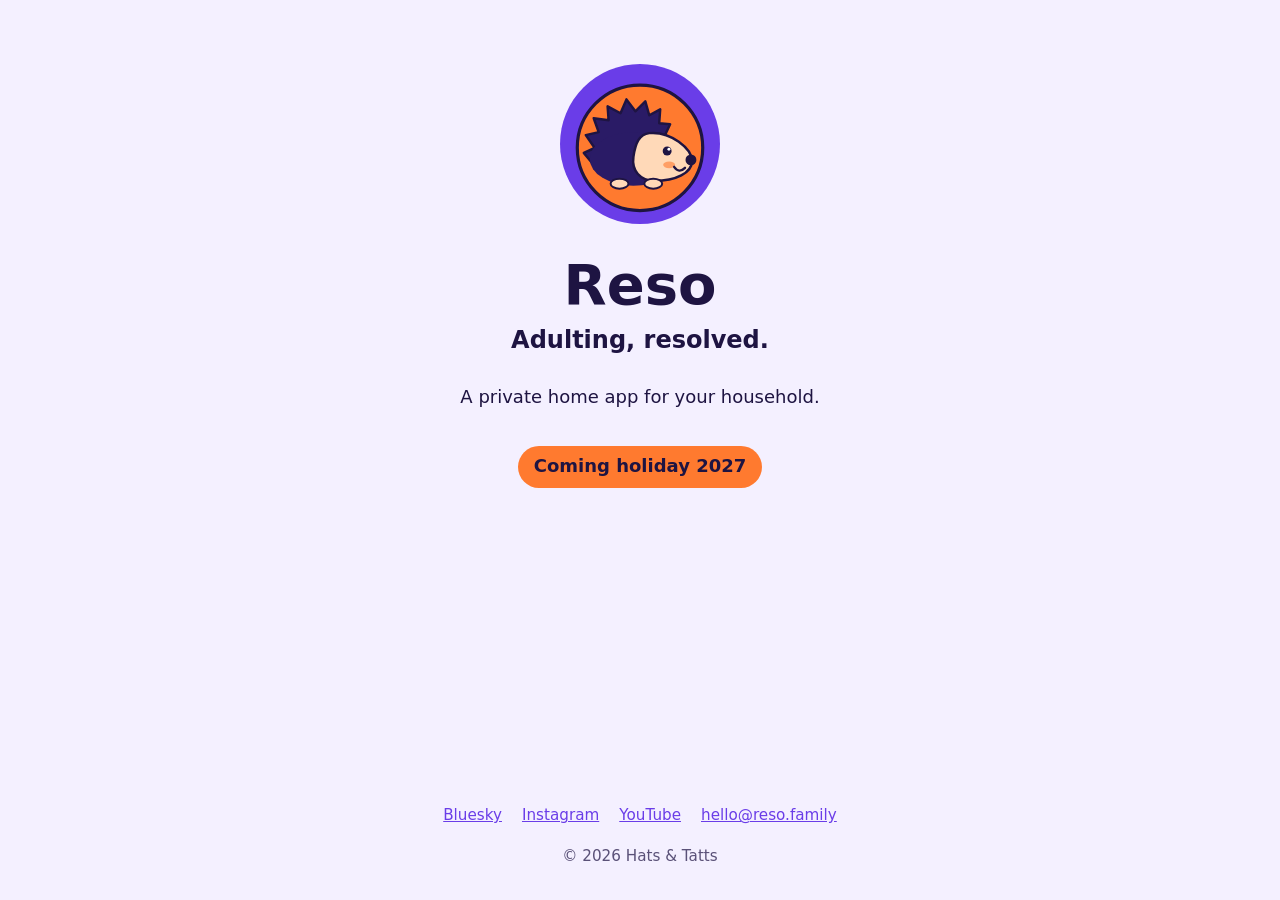
==== index.html @ eaf092a8 "The holding page, security.txt and security headers Co-Authored-By: Claude Opus 5.5 <noreply@anthrop" ====
<!doctype html>
<html lang="en">
<head>
<meta charset="utf-8">
<meta name="viewport" content="width=device-width, initial-scale=1">
<title>Reso: adulting, resolved</title>
<meta name="description" content="Reso is a private home app for your household. Coming holiday 2027.">
<meta name="color-scheme" content="light dark">
<link rel="icon" href="/favicon.svg" type="image/svg+xml">
<link rel="stylesheet" href="/style.css">
</head>
<body>
<main>
  <img class="res" src="/favicon.svg" width="200" height="200" alt="Res the hedgehog">
  <h1>Reso</h1>
  <p class="tagline">Adulting, resolved.</p>
  <p>A private home app for your household.</p>
  <p class="soon">Coming holiday 2027</p>
</main>
<footer>
  <nav aria-label="Reso elsewhere">
    <a href="https://bsky.app/profile/reso.family">Bluesky</a>
    <a href="https://www.instagram.com/getresoapp/">Instagram</a>
    <a href="https://www.youtube.com/@getresoapp">YouTube</a>
    <a href="mailto:hello@reso.family">hello@reso.family</a>
  </nav>
  <p>&copy; 2026 Hats &amp; Tatts</p>
</footer>
</body>
</html>
---- style.css ----
/* Colors are Reso's Grape pack (tokens/color.tokens.json in the app repo). */
:root {
  --ground: #F4F0FF;
  --ink: #1E1442;
  --muted: #5A5178;
  --link: #6A3DE8;
  --accent: #FF7A2F;
  --on-accent: #1E1442;
}

@media (prefers-color-scheme: dark) {
  :root {
    --ground: #17112E;
    --ink: #F4F0FF;
    --muted: #B9B0D9;
    --link: #A88BFF;
    --accent: #FF8F4F;
  }
}

* { box-sizing: border-box; }

html { background: var(--ground); color: var(--ink); }

body {
  margin: 0;
  min-height: 100vh;
  display: flex;
  flex-direction: column;
  font: 1.125rem/1.6 system-ui, -apple-system, "Segoe UI", Roboto, sans-serif;
}

main {
  flex: 1;
  max-width: 34rem;
  margin: 0 auto;
  padding: 4rem 1rem 2rem;
  text-align: center;
}

.res { width: 10rem; height: 10rem; border-radius: 50%; }

h1 { font-size: 3.5rem; line-height: 1; margin: 1.5rem 0 0.5rem; }

.tagline { font-size: 1.5rem; font-weight: 600; margin: 0 0 1.5rem; }

.soon {
  display: inline-block;
  margin-top: 1rem;
  padding: 0.4rem 1rem;
  border-radius: 999px;
  background: var(--accent);
  color: var(--on-accent);
  font-weight: 700;
}

footer {
  padding: 2rem 1rem;
  text-align: center;
  color: var(--muted);
  font-size: 0.95rem;
}

footer nav { display: flex; flex-wrap: wrap; justify-content: center; gap: 0.5rem 1.25rem; }

footer p { margin: 1rem 0 0; }

a { color: var(--link); }
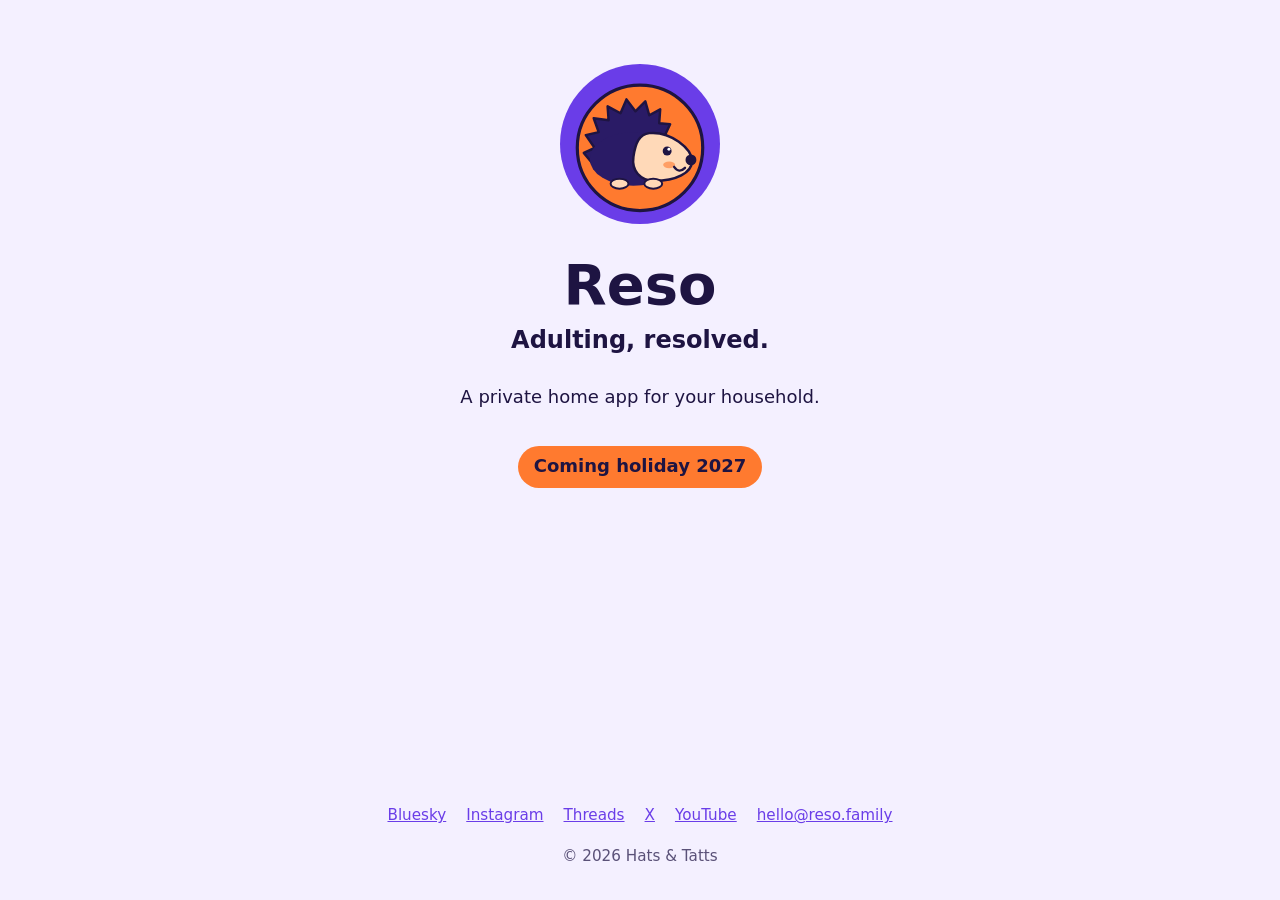
==== commit d6244757: "Link Threads and X Co-Authored-By: Claude Opus 5.5 <noreply@anthropic.com>" ====
--- a/index.html
+++ b/index.html
@@ -21,6 +21,8 @@
   <nav aria-label="Reso elsewhere">
     <a href="https://bsky.app/profile/reso.family">Bluesky</a>
     <a href="https://www.instagram.com/getresoapp/">Instagram</a>
+    <a href="https://www.threads.com/@getresoapp">Threads</a>
+    <a href="https://x.com/getresoapp">X</a>
     <a href="https://www.youtube.com/@getresoapp">YouTube</a>
     <a href="mailto:hello@reso.family">hello@reso.family</a>
   </nav>
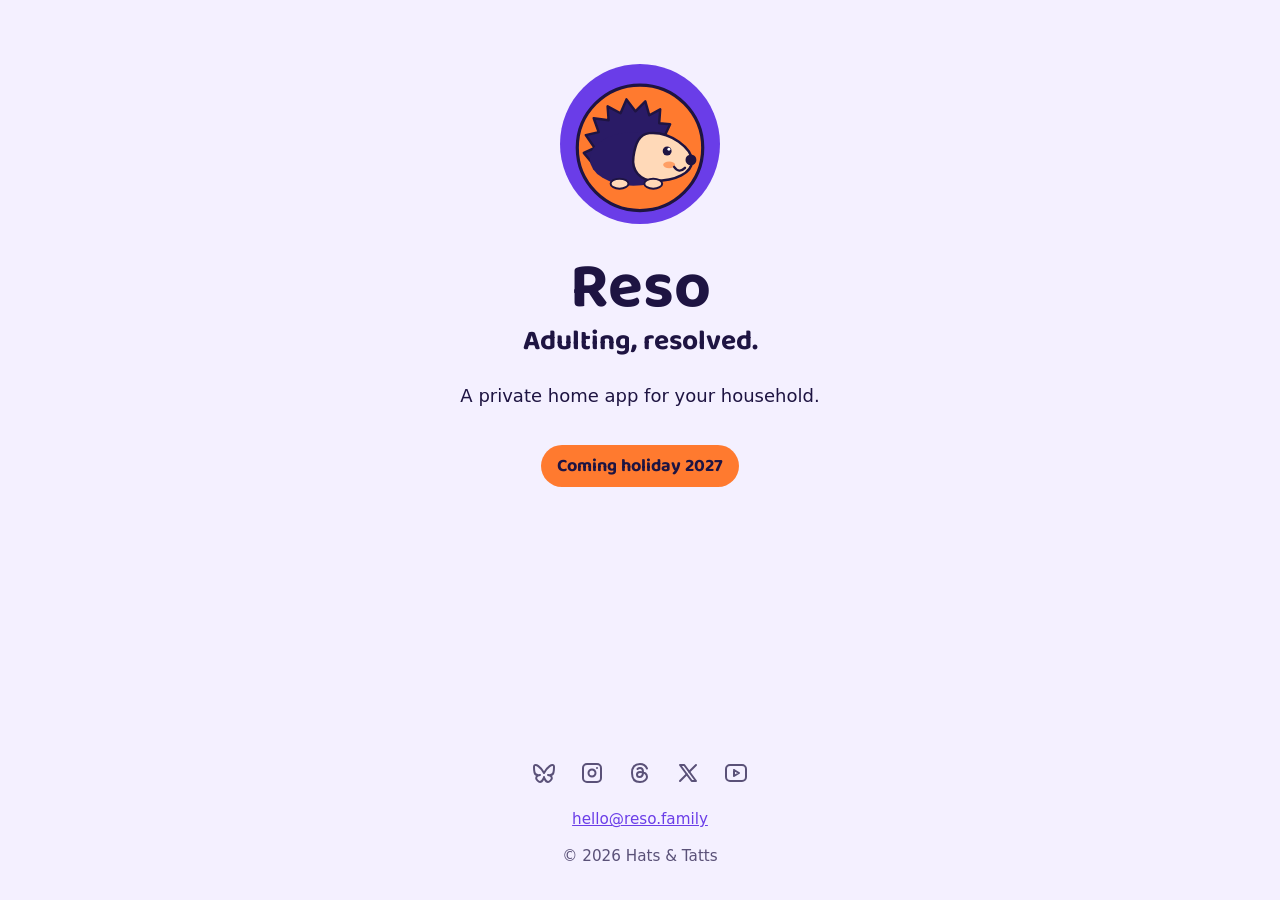
==== commit cb12913f: "Tabler icons for the social links; Baloo 2 for headings Both are served from the site itself, so the" ====
--- a/index.html
+++ b/index.html
@@ -7,6 +7,7 @@
 <meta name="description" content="Reso is a private home app for your household. Coming holiday 2027.">
 <meta name="color-scheme" content="light dark">
 <link rel="icon" href="/favicon.svg" type="image/svg+xml">
+<link rel="preload" href="/fonts/baloo-2-latin-700.woff2" as="font" type="font/woff2" crossorigin>
 <link rel="stylesheet" href="/style.css">
 </head>
 <body>
@@ -18,14 +19,15 @@
   <p class="soon">Coming holiday 2027</p>
 </main>
 <footer>
-  <nav aria-label="Reso elsewhere">
-    <a href="https://bsky.app/profile/reso.family">Bluesky</a>
-    <a href="https://www.instagram.com/getresoapp/">Instagram</a>
-    <a href="https://www.threads.com/@getresoapp">Threads</a>
-    <a href="https://x.com/getresoapp">X</a>
-    <a href="https://www.youtube.com/@getresoapp">YouTube</a>
-    <a href="mailto:hello@reso.family">hello@reso.family</a>
+  <!-- Brand icons from Tabler Icons (MIT): see THIRD-PARTY-NOTICES.md -->
+  <nav class="social" aria-label="Reso elsewhere">
+    <a href="https://bsky.app/profile/reso.family" aria-label="Reso on Bluesky" title="Reso on Bluesky"><svg class="icon" viewBox="0 0 24 24" aria-hidden="true" focusable="false"><path d="M6.335 5.144c-1.654 -1.199 -4.335 -2.127 -4.335 .826c0 .59 .35 4.953 .556 5.661c.713 2.463 3.13 2.75 5.444 2.369c-4.045 .665 -4.889 3.208 -2.667 5.41c1.03 1.018 1.913 1.59 2.667 1.59c2 0 3.134 -2.769 3.5 -3.5c.333 -.667 .5 -1.167 .5 -1.5c0 .333 .167 .833 .5 1.5c.366 .731 1.5 3.5 3.5 3.5c.754 0 1.637 -.571 2.667 -1.59c2.222 -2.203 1.378 -4.746 -2.667 -5.41c2.314 .38 4.73 .094 5.444 -2.369c.206 -.708 .556 -5.072 .556 -5.661c0 -2.953 -2.68 -2.025 -4.335 -.826c-2.293 1.662 -4.76 5.048 -5.665 6.856c-.905 -1.808 -3.372 -5.194 -5.665 -6.856"/></svg></a>
+    <a href="https://www.instagram.com/getresoapp/" aria-label="Reso on Instagram" title="Reso on Instagram"><svg class="icon" viewBox="0 0 24 24" aria-hidden="true" focusable="false"><path d="M3 7a4 4 0 0 1 4 -4h10a4 4 0 0 1 4 4v10a4 4 0 0 1 -4 4h-10a4 4 0 0 1 -4 -4l0 -10"/><path d="M8.5 12a3.5 3.5 0 1 0 7 0a3.5 3.5 0 0 0 -7 0"/><path d="M17 7v.01"/></svg></a>
+    <a href="https://www.threads.com/@getresoapp" aria-label="Reso on Threads" title="Reso on Threads"><svg class="icon" viewBox="0 0 24 24" aria-hidden="true" focusable="false"><path d="M19 7.5c-1.333 -3 -3.667 -4.5 -7 -4.5c-5 0 -8 2.5 -8 9s3.5 9 8 9s7 -3 7 -5s-1 -5 -7 -5c-2.5 0 -3 1.25 -3 2.5c0 1.5 1 2.5 2.5 2.5c2.5 0 3.5 -1.5 3.5 -5s-2 -4 -3 -4s-1.833 .333 -2.5 1"/></svg></a>
+    <a href="https://x.com/getresoapp" aria-label="Reso on X" title="Reso on X"><svg class="icon" viewBox="0 0 24 24" aria-hidden="true" focusable="false"><path d="M4 4l11.733 16h4.267l-11.733 -16l-4.267 0"/><path d="M4 20l6.768 -6.768m2.46 -2.46l6.772 -6.772"/></svg></a>
+    <a href="https://www.youtube.com/@getresoapp" aria-label="Reso on YouTube" title="Reso on YouTube"><svg class="icon" viewBox="0 0 24 24" aria-hidden="true" focusable="false"><path d="M2 8a4 4 0 0 1 4 -4h12a4 4 0 0 1 4 4v8a4 4 0 0 1 -4 4h-12a4 4 0 0 1 -4 -4v-8"/><path d="M10 9l5 3l-5 3l0 -6"/></svg></a>
   </nav>
+  <p><!--email_off--><a href="mailto:hello@reso.family">hello@reso.family</a><!--/email_off--></p>
   <p>&copy; 2026 Hats &amp; Tatts</p>
 </footer>
 </body>
--- a/style.css
+++ b/style.css
@@ -16,6 +16,14 @@
     --link: #A88BFF;
     --accent: #FF8F4F;
   }
+}
+
+/* Baloo 2 (SIL OFL 1.1, fonts/OFL.txt): the brand display face, headings only. */
+@font-face {
+  font-family: "Baloo 2";
+  src: url("/fonts/baloo-2-latin-700.woff2") format("woff2");
+  font-weight: 700;
+  font-display: swap;
 }
 
 * { box-sizing: border-box; }
@@ -40,9 +48,11 @@
 
 .res { width: 10rem; height: 10rem; border-radius: 50%; }
 
-h1 { font-size: 3.5rem; line-height: 1; margin: 1.5rem 0 0.5rem; }
+h1, .tagline, .soon { font-family: "Baloo 2", system-ui, sans-serif; font-weight: 700; }
 
-.tagline { font-size: 1.5rem; font-weight: 600; margin: 0 0 1.5rem; }
+h1 { font-size: 4rem; line-height: 1; margin: 1.5rem 0 0.25rem; }
+
+.tagline { font-size: 1.75rem; line-height: 1.2; margin: 0 0 1.5rem; }
 
 .soon {
   display: inline-block;
@@ -51,7 +61,7 @@
   border-radius: 999px;
   background: var(--accent);
   color: var(--on-accent);
-  font-weight: 700;
+  font-size: 1.125rem;
 }
 
 footer {
@@ -61,8 +71,33 @@
   font-size: 0.95rem;
 }
 
-footer nav { display: flex; flex-wrap: wrap; justify-content: center; gap: 0.5rem 1.25rem; }
+.social { display: flex; flex-wrap: wrap; justify-content: center; gap: 0.25rem; }
 
-footer p { margin: 1rem 0 0; }
+/* 44px tap targets around 24px icons. */
+.social a {
+  display: inline-flex;
+  align-items: center;
+  justify-content: center;
+  width: 44px;
+  height: 44px;
+  border-radius: 50%;
+  color: var(--muted);
+}
+
+.social a:hover, .social a:focus-visible { color: var(--link); }
+
+.icon {
+  width: 24px;
+  height: 24px;
+  fill: none;
+  stroke: currentColor;
+  stroke-width: 2;
+  stroke-linecap: round;
+  stroke-linejoin: round;
+}
+
+footer p { margin: 0.75rem 0 0; }
 
 a { color: var(--link); }
+
+a:focus-visible { outline: 2px solid var(--link); outline-offset: 2px; }
